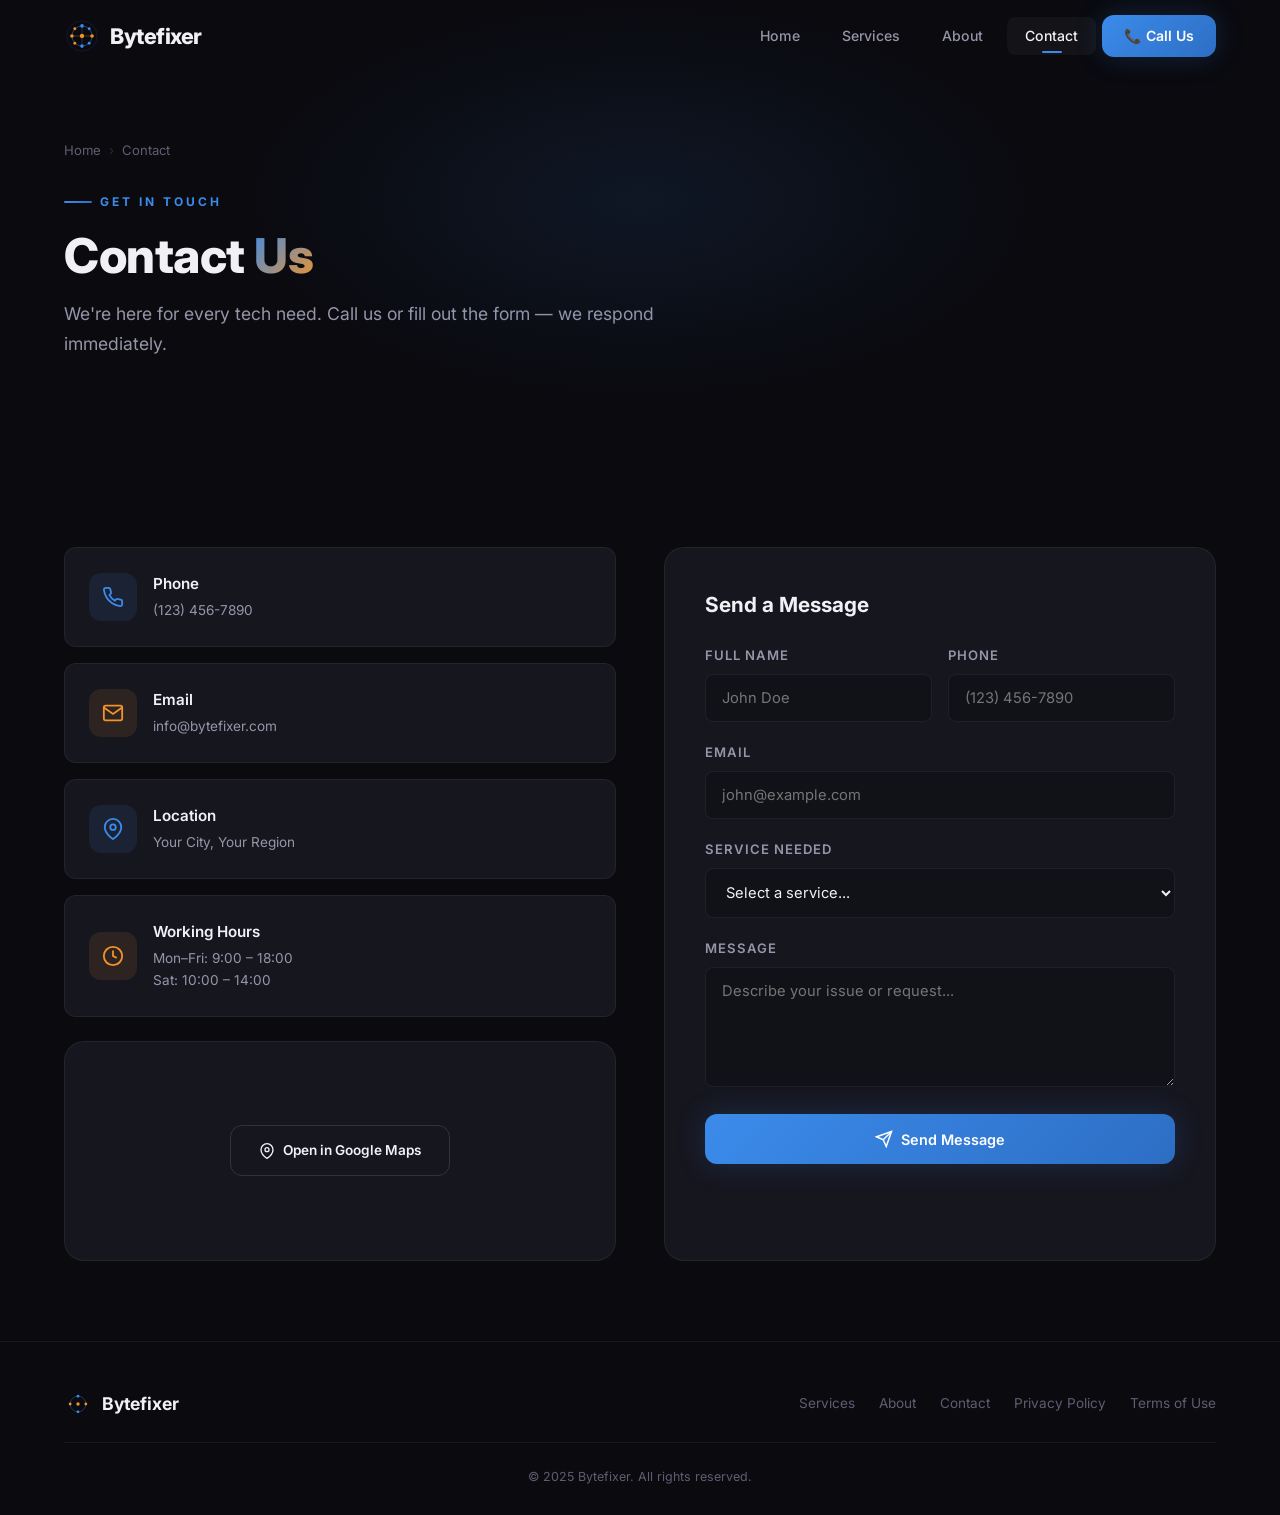
==== contact.html @ 8ce25a0e "Add files via upload" ====
<!DOCTYPE html>
<html lang="en">
<head>
  <meta charset="UTF-8">
  <meta name="viewport" content="width=device-width, initial-scale=1.0">
  <title>Contact — Bytefixer</title>
  <meta name="description" content="Get in touch with Bytefixer. Call us or fill out our contact form for fast, professional tech support.">
  <link rel="stylesheet" href="css/style.css">
</head>
<body>

  <!-- NAVBAR -->
  <nav class="navbar scrolled" id="navbar">
    <div class="container">
      <a href="index.html" class="nav-logo">
        <svg width="36" height="36" viewBox="0 0 100 100" fill="none">
          <circle cx="50" cy="50" r="28" stroke="#3b8beb" stroke-width="2.5" fill="none" opacity="0.5"/>
          <circle cx="50" cy="50" r="42" stroke="#3b8beb" stroke-width="1.5" fill="none" opacity="0.25"/>
          <circle cx="50" cy="22" r="5" fill="#3b8beb"/><circle cx="50" cy="78" r="5" fill="#3b8beb"/>
          <circle cx="22" cy="50" r="5" fill="#f0932b"/><circle cx="78" cy="50" r="5" fill="#f0932b"/>
          <circle cx="30" cy="30" r="4" fill="#f0932b"/><circle cx="70" cy="70" r="4" fill="#3b8beb"/>
          <circle cx="70" cy="30" r="4" fill="#3b8beb"/><circle cx="30" cy="70" r="4" fill="#f0932b"/>
          <circle cx="50" cy="50" r="6" fill="#f0932b"/>
          <line x1="50" y1="22" x2="50" y2="44" stroke="#3b8beb" stroke-width="1.5" opacity="0.6"/>
          <line x1="50" y1="56" x2="50" y2="78" stroke="#3b8beb" stroke-width="1.5" opacity="0.6"/>
          <line x1="22" y1="50" x2="44" y2="50" stroke="#f0932b" stroke-width="1.5" opacity="0.6"/>
          <line x1="56" y1="50" x2="78" y2="50" stroke="#f0932b" stroke-width="1.5" opacity="0.6"/>
        </svg>
        <span>Bytefixer</span>
      </a>
      <div class="nav-links" id="navLinks">
        <a href="index.html">Home</a>
        <a href="services.html">Services</a>
        <a href="about.html">About</a>
        <a href="contact.html" class="active">Contact</a>
        <a href="tel:+1234567890" class="nav-cta">📞 Call Us</a>
      </div>
      <button class="nav-toggle" id="navToggle" aria-label="Toggle menu">
        <span></span><span></span><span></span>
      </button>
    </div>
  </nav>

  <!-- PAGE HEADER -->
  <header class="page-header">
    <div class="container">
      <div class="breadcrumb">
        <a href="index.html">Home</a>
        <span class="sep">›</span>
        <span>Contact</span>
      </div>
      <div class="section-label">Get in Touch</div>
      <h1 class="section-title" style="max-width:600px;">Contact <span class="gradient-text">Us</span></h1>
      <p class="section-subtitle">We're here for every tech need. Call us or fill out the form — we respond immediately.</p>
    </div>
  </header>

  <!-- CONTACT -->
  <section class="contact-section">
    <div class="container">
      <div class="contact-grid">
        <div class="reveal">
          <div class="contact-info-cards">
            <a href="tel:+1234567890" class="contact-info-card">
              <div class="ci-icon">
                <svg width="22" height="22" viewBox="0 0 24 24" fill="none" stroke="currentColor" stroke-width="2"><path d="M22 16.92v3a2 2 0 0 1-2.18 2 19.79 19.79 0 0 1-8.63-3.07 19.5 19.5 0 0 1-6-6 19.79 19.79 0 0 1-3.07-8.67A2 2 0 0 1 4.11 2h3a2 2 0 0 1 2 1.72c.127.96.361 1.903.7 2.81a2 2 0 0 1-.45 2.11L8.09 9.91a16 16 0 0 0 6 6l1.27-1.27a2 2 0 0 1 2.11-.45c.907.339 1.85.573 2.81.7A2 2 0 0 1 22 16.92z"/></svg>
              </div>
              <div>
                <h4>Phone</h4>
                <p>(123) 456-7890</p>
              </div>
            </a>

            <a href="mailto:info@bytefixer.com" class="contact-info-card">
              <div class="ci-icon" style="background:rgba(240,147,43,0.1);color:var(--orange-primary);">
                <svg width="22" height="22" viewBox="0 0 24 24" fill="none" stroke="currentColor" stroke-width="2"><path d="M4 4h16c1.1 0 2 .9 2 2v12c0 1.1-.9 2-2 2H4c-1.1 0-2-.9-2-2V6c0-1.1.9-2 2-2z"/><polyline points="22,6 12,13 2,6"/></svg>
              </div>
              <div>
                <h4>Email</h4>
                <p>info@bytefixer.com</p>
              </div>
            </a>

            <div class="contact-info-card">
              <div class="ci-icon">
                <svg width="22" height="22" viewBox="0 0 24 24" fill="none" stroke="currentColor" stroke-width="2"><path d="M21 10c0 7-9 13-9 13s-9-6-9-13a9 9 0 0 1 18 0z"/><circle cx="12" cy="10" r="3"/></svg>
              </div>
              <div>
                <h4>Location</h4>
                <p>Your City, Your Region</p>
              </div>
            </div>

            <div class="contact-info-card">
              <div class="ci-icon" style="background:rgba(240,147,43,0.1);color:var(--orange-primary);">
                <svg width="22" height="22" viewBox="0 0 24 24" fill="none" stroke="currentColor" stroke-width="2"><circle cx="12" cy="12" r="10"/><path d="M12 6v6l4 2"/></svg>
              </div>
              <div>
                <h4>Working Hours</h4>
                <p>Mon–Fri: 9:00 – 18:00<br>Sat: 10:00 – 14:00</p>
              </div>
            </div>
          </div>

          <!-- Map placeholder -->
          <div style="margin-top:24px;border-radius:var(--radius-lg);overflow:hidden;border:1px solid var(--border-color);height:220px;background:var(--bg-card);display:flex;align-items:center;justify-content:center;">
            <a href="https://maps.google.com" target="_blank" class="btn btn-secondary" style="font-size:0.85rem;">
              <svg width="16" height="16" viewBox="0 0 24 24" fill="none" stroke="currentColor" stroke-width="2"><path d="M21 10c0 7-9 13-9 13s-9-6-9-13a9 9 0 0 1 18 0z"/><circle cx="12" cy="10" r="3"/></svg>
              Open in Google Maps
            </a>
          </div>
        </div>

        <!-- FORM -->
        <div class="contact-form reveal">
          <h3>Send a Message</h3>
          <form id="contactForm">
            <div class="form-row">
              <div class="form-group">
                <label for="name">Full Name</label>
                <input type="text" id="name" name="name" placeholder="John Doe" required>
              </div>
              <div class="form-group">
                <label for="phone">Phone</label>
                <input type="tel" id="phone" name="phone" placeholder="(123) 456-7890">
              </div>
            </div>
            <div class="form-group">
              <label for="email">Email</label>
              <input type="email" id="email" name="email" placeholder="john@example.com" required>
            </div>
            <div class="form-group">
              <label for="service">Service Needed</label>
              <select id="service" name="service">
                <option value="">Select a service...</option>
                <option value="pc">PC & Laptop Repair</option>
                <option value="phone">Smartphone & Tablet Repair</option>
                <option value="network">Network Installation</option>
                <option value="it">IT Support</option>
                <option value="other">Other</option>
              </select>
            </div>
            <div class="form-group">
              <label for="message">Message</label>
              <textarea id="message" name="message" placeholder="Describe your issue or request..." rows="5" required></textarea>
            </div>
            <button type="submit" class="btn btn-primary" style="width:100%;justify-content:center;padding:16px;">
              <svg width="18" height="18" viewBox="0 0 24 24" fill="none" stroke="currentColor" stroke-width="2"><line x1="22" y1="2" x2="11" y2="13"/><polygon points="22 2 15 22 11 13 2 9 22 2"/></svg>
              Send Message
            </button>
          </form>
        </div>
      </div>
    </div>
  </section>

  <!-- FOOTER -->
  <footer class="footer">
    <div class="container">
      <div class="footer-content">
        <a href="index.html" class="footer-logo">
          <svg width="28" height="28" viewBox="0 0 100 100" fill="none">
            <circle cx="50" cy="50" r="28" stroke="#3b8beb" stroke-width="2.5" fill="none" opacity="0.5"/>
            <circle cx="50" cy="22" r="5" fill="#3b8beb"/><circle cx="78" cy="50" r="5" fill="#f0932b"/>
            <circle cx="50" cy="78" r="5" fill="#3b8beb"/><circle cx="22" cy="50" r="5" fill="#f0932b"/>
            <circle cx="50" cy="50" r="6" fill="#f0932b"/>
          </svg>
          <span>Bytefixer</span>
        </a>
        <div class="footer-links">
          <a href="services.html">Services</a>
          <a href="about.html">About</a>
          <a href="contact.html">Contact</a>
          <a href="#">Privacy Policy</a>
          <a href="#">Terms of Use</a>
        </div>
      </div>
      <div class="footer-copy">© 2025 Bytefixer. All rights reserved.</div>
    </div>
  </footer>

  <script src="js/main.js"></script>
</body>
</html>
---- css/style.css ----
/* ========== IMPORTS ========== */
@import url('https://fonts.googleapis.com/css2?family=Inter:wght@300;400;500;600;700;800;900&family=JetBrains+Mono:wght@400;600&display=swap');

/* ========== CSS VARIABLES ========== */
:root {
  --bg-primary: #0a0a0f;
  --bg-secondary: #111118;
  --bg-card: #16161f;
  --bg-card-hover: #1c1c28;
  --bg-glass: rgba(22, 22, 31, 0.7);
  --blue-primary: #3b8beb;
  --blue-light: #5fa8f5;
  --blue-glow: rgba(59, 139, 235, 0.3);
  --orange-primary: #f0932b;
  --orange-light: #f5a849;
  --orange-glow: rgba(240, 147, 43, 0.3);
  --text-primary: #f0f0f5;
  --text-secondary: #9595a8;
  --text-muted: #5e5e72;
  --border-color: rgba(255, 255, 255, 0.06);
  --border-hover: rgba(255, 255, 255, 0.12);
  --gradient-blue: linear-gradient(135deg, #3b8beb, #2d6ec4);
  --gradient-orange: linear-gradient(135deg, #f0932b, #d47a1e);
  --gradient-hero: linear-gradient(135deg, rgba(59,139,235,0.15), rgba(240,147,43,0.08));
  --shadow-sm: 0 2px 8px rgba(0,0,0,0.3);
  --shadow-md: 0 4px 20px rgba(0,0,0,0.4);
  --shadow-lg: 0 8px 40px rgba(0,0,0,0.5);
  --shadow-glow-blue: 0 0 30px rgba(59,139,235,0.2);
  --shadow-glow-orange: 0 0 30px rgba(240,147,43,0.2);
  --radius-sm: 8px;
  --radius-md: 12px;
  --radius-lg: 20px;
  --radius-xl: 28px;
  --transition-fast: 0.2s cubic-bezier(0.4, 0, 0.2, 1);
  --transition-med: 0.35s cubic-bezier(0.4, 0, 0.2, 1);
  --transition-slow: 0.5s cubic-bezier(0.4, 0, 0.2, 1);
  --nav-height: 72px;
}

/* ========== RESET ========== */
*, *::before, *::after { box-sizing: border-box; margin: 0; padding: 0; }

html {
  scroll-behavior: smooth;
  scroll-padding-top: var(--nav-height);
  font-size: 16px;
}

body {
  font-family: 'Inter', -apple-system, BlinkMacSystemFont, sans-serif;
  background: var(--bg-primary);
  color: var(--text-primary);
  line-height: 1.6;
  overflow-x: hidden;
  -webkit-font-smoothing: antialiased;
}

a { color: inherit; text-decoration: none; }
ul { list-style: none; }
img { max-width: 100%; display: block; }
button { font-family: inherit; cursor: pointer; border: none; background: none; }

/* ========== UTILITY ========== */
.container {
  width: 100%;
  max-width: 1200px;
  margin: 0 auto;
  padding: 0 24px;
}

.section-label {
  display: inline-flex;
  align-items: center;
  gap: 8px;
  font-size: 0.75rem;
  font-weight: 700;
  letter-spacing: 3px;
  text-transform: uppercase;
  color: var(--blue-primary);
  margin-bottom: 16px;
}

.section-label::before {
  content: '';
  width: 28px;
  height: 2px;
  background: var(--gradient-blue);
  border-radius: 2px;
}

.section-title {
  font-size: clamp(2rem, 4vw, 3rem);
  font-weight: 800;
  line-height: 1.15;
  margin-bottom: 16px;
  letter-spacing: -0.5px;
}

.section-subtitle {
  font-size: 1.1rem;
  color: var(--text-secondary);
  max-width: 600px;
  line-height: 1.7;
}

.gradient-text {
  background: linear-gradient(135deg, var(--blue-primary), var(--orange-primary));
  -webkit-background-clip: text;
  -webkit-text-fill-color: transparent;
  background-clip: text;
}

/* ========== BUTTONS ========== */
.btn {
  display: inline-flex;
  align-items: center;
  gap: 8px;
  padding: 14px 28px;
  font-size: 0.9rem;
  font-weight: 600;
  border-radius: var(--radius-md);
  transition: all var(--transition-med);
  position: relative;
  overflow: hidden;
}

.btn-primary {
  background: var(--gradient-blue);
  color: #fff;
  box-shadow: var(--shadow-glow-blue);
}

.btn-primary:hover {
  transform: translateY(-2px);
  box-shadow: 0 0 40px rgba(59,139,235,0.35);
}

.btn-secondary {
  background: transparent;
  color: var(--text-primary);
  border: 1px solid var(--border-hover);
}

.btn-secondary:hover {
  border-color: var(--blue-primary);
  color: var(--blue-primary);
  transform: translateY(-2px);
}

.btn-orange {
  background: var(--gradient-orange);
  color: #fff;
  box-shadow: var(--shadow-glow-orange);
}

.btn-orange:hover {
  transform: translateY(-2px);
  box-shadow: 0 0 40px rgba(240,147,43,0.35);
}

/* ========== NAVBAR ========== */
.navbar {
  position: fixed;
  top: 0;
  left: 0;
  width: 100%;
  height: var(--nav-height);
  z-index: 1000;
  transition: all var(--transition-med);
  background: transparent;
}

.navbar.scrolled {
  background: rgba(10, 10, 15, 0.92);
  backdrop-filter: blur(20px);
  -webkit-backdrop-filter: blur(20px);
  border-bottom: 1px solid var(--border-color);
  box-shadow: var(--shadow-md);
}

.navbar .container {
  display: flex;
  align-items: center;
  justify-content: space-between;
  height: 100%;
}

.nav-logo {
  display: flex;
  align-items: center;
  gap: 10px;
  font-size: 1.35rem;
  font-weight: 800;
  letter-spacing: -0.5px;
  z-index: 1001;
}

.nav-logo img, .nav-logo svg {
  height: 36px;
  width: auto;
}

.nav-links {
  display: flex;
  align-items: center;
  gap: 6px;
}

.nav-links a {
  padding: 8px 18px;
  font-size: 0.88rem;
  font-weight: 500;
  color: var(--text-secondary);
  border-radius: var(--radius-sm);
  transition: all var(--transition-fast);
  position: relative;
}

.nav-links a:hover, .nav-links a.active {
  color: var(--text-primary);
  background: rgba(255,255,255,0.04);
}

.nav-links a.active::after {
  content: '';
  position: absolute;
  bottom: 2px;
  left: 50%;
  transform: translateX(-50%);
  width: 20px;
  height: 2px;
  background: var(--blue-primary);
  border-radius: 2px;
}

.nav-cta {
  padding: 10px 22px !important;
  background: var(--gradient-blue) !important;
  color: #fff !important;
  border-radius: var(--radius-md) !important;
  font-weight: 600 !important;
  box-shadow: var(--shadow-glow-blue);
}

.nav-cta:hover {
  transform: translateY(-1px);
  box-shadow: 0 0 30px rgba(59,139,235,0.3);
}

/* Mobile menu */
.nav-toggle {
  display: none;
  flex-direction: column;
  gap: 5px;
  z-index: 1001;
  padding: 4px;
}

.nav-toggle span {
  width: 24px;
  height: 2px;
  background: var(--text-primary);
  border-radius: 2px;
  transition: all var(--transition-fast);
}

.nav-toggle.active span:nth-child(1) { transform: rotate(45deg) translate(5px, 5px); }
.nav-toggle.active span:nth-child(2) { opacity: 0; }
.nav-toggle.active span:nth-child(3) { transform: rotate(-45deg) translate(5px, -5px); }

@media (max-width: 768px) {
  .nav-toggle { display: flex; }
  .nav-links {
    position: fixed;
    top: 0; left: 0;
    width: 100%;
    height: 100vh;
    flex-direction: column;
    justify-content: center;
    gap: 8px;
    background: var(--bg-primary);
    opacity: 0;
    pointer-events: none;
    transition: all var(--transition-med);
  }
  .nav-links.open { opacity: 1; pointer-events: all; }
  .nav-links a { font-size: 1.2rem; padding: 14px 28px; }
}

/* ========== HERO ========== */
.hero {
  min-height: 100vh;
  display: flex;
  align-items: center;
  position: relative;
  padding-top: var(--nav-height);
  overflow: hidden;
}

.hero::before {
  content: '';
  position: absolute;
  top: -20%;
  right: -10%;
  width: 600px;
  height: 600px;
  background: radial-gradient(circle, rgba(59,139,235,0.12) 0%, transparent 70%);
  border-radius: 50%;
  animation: pulse 6s ease-in-out infinite;
}

.hero::after {
  content: '';
  position: absolute;
  bottom: -10%;
  left: -10%;
  width: 500px;
  height: 500px;
  background: radial-gradient(circle, rgba(240,147,43,0.08) 0%, transparent 70%);
  border-radius: 50%;
  animation: pulse 8s ease-in-out infinite reverse;
}

@keyframes pulse {
  0%, 100% { transform: scale(1); opacity: 0.6; }
  50% { transform: scale(1.15); opacity: 1; }
}

.hero-content {
  position: relative;
  z-index: 1;
  max-width: 720px;
}

.hero-badge {
  display: inline-flex;
  align-items: center;
  gap: 8px;
  padding: 6px 16px;
  background: rgba(59,139,235,0.1);
  border: 1px solid rgba(59,139,235,0.2);
  border-radius: 100px;
  font-size: 0.8rem;
  font-weight: 600;
  color: var(--blue-light);
  margin-bottom: 28px;
  animation: fadeInUp 0.6s ease-out;
}

.hero-badge .dot {
  width: 6px;
  height: 6px;
  background: var(--blue-primary);
  border-radius: 50%;
  animation: blink 2s ease-in-out infinite;
}

@keyframes blink {
  0%, 100% { opacity: 1; }
  50% { opacity: 0.3; }
}

.hero h1 {
  font-size: clamp(2.8rem, 6vw, 4.5rem);
  font-weight: 900;
  line-height: 1.05;
  letter-spacing: -2px;
  margin-bottom: 24px;
  animation: fadeInUp 0.6s ease-out 0.1s both;
}

.hero p {
  font-size: 1.15rem;
  color: var(--text-secondary);
  line-height: 1.7;
  max-width: 540px;
  margin-bottom: 36px;
  animation: fadeInUp 0.6s ease-out 0.2s both;
}

.hero-buttons {
  display: flex;
  gap: 14px;
  flex-wrap: wrap;
  animation: fadeInUp 0.6s ease-out 0.3s both;
}

.hero-stats {
  display: flex;
  gap: 48px;
  margin-top: 60px;
  padding-top: 40px;
  border-top: 1px solid var(--border-color);
  animation: fadeInUp 0.6s ease-out 0.4s both;
}

.hero-stat .number {
  font-size: 2rem;
  font-weight: 800;
  background: linear-gradient(135deg, var(--blue-primary), var(--orange-primary));
  -webkit-background-clip: text;
  -webkit-text-fill-color: transparent;
  background-clip: text;
}

.hero-stat .label {
  font-size: 0.82rem;
  color: var(--text-muted);
  margin-top: 4px;
}

@keyframes fadeInUp {
  from { opacity: 0; transform: translateY(24px); }
  to { opacity: 1; transform: translateY(0); }
}

/* ========== BENTO CARDS (Home sections) ========== */
.bento-section {
  padding: 100px 0;
}

.bento-grid {
  display: grid;
  grid-template-columns: 1fr 1fr;
  gap: 24px;
  margin-top: 48px;
}

.bento-card {
  background: var(--bg-card);
  border: 1px solid var(--border-color);
  border-radius: var(--radius-lg);
  padding: 40px;
  transition: all var(--transition-med);
  position: relative;
  overflow: hidden;
}

.bento-card:hover {
  border-color: var(--border-hover);
  transform: translateY(-4px);
  box-shadow: var(--shadow-lg);
}

.bento-card::before {
  content: '';
  position: absolute;
  top: 0;
  left: 0;
  right: 0;
  height: 2px;
  background: var(--gradient-blue);
  opacity: 0;
  transition: opacity var(--transition-med);
}

.bento-card:hover::before { opacity: 1; }

.bento-card.large {
  grid-column: span 2;
  display: grid;
  grid-template-columns: 1fr 1fr;
  gap: 40px;
  align-items: center;
}

.bento-icon {
  width: 52px;
  height: 52px;
  display: flex;
  align-items: center;
  justify-content: center;
  border-radius: var(--radius-md);
  margin-bottom: 20px;
  font-size: 1.4rem;
}

.bento-icon.blue { background: rgba(59,139,235,0.12); color: var(--blue-primary); }
.bento-icon.orange { background: rgba(240,147,43,0.12); color: var(--orange-primary); }

.bento-card h3 {
  font-size: 1.3rem;
  font-weight: 700;
  margin-bottom: 10px;
}

.bento-card p {
  color: var(--text-secondary);
  font-size: 0.95rem;
  line-height: 1.65;
}

.bento-stats {
  display: flex;
  gap: 32px;
  margin-top: 24px;
}

.bento-stats .stat {
  text-align: center;
}

.bento-stats .stat-value {
  font-size: 1.8rem;
  font-weight: 800;
  color: var(--blue-primary);
}

.bento-stats .stat-label {
  font-size: 0.78rem;
  color: var(--text-muted);
  margin-top: 4px;
}

/* ========== SERVICE CARDS ========== */
.services-section {
  padding: 100px 0;
}

.services-grid {
  display: grid;
  grid-template-columns: repeat(2, 1fr);
  gap: 24px;
  margin-top: 48px;
}

.service-card {
  background: var(--bg-card);
  border: 1px solid var(--border-color);
  border-radius: var(--radius-lg);
  padding: 40px;
  transition: all var(--transition-med);
  position: relative;
  overflow: hidden;
}

.service-card:hover {
  border-color: var(--border-hover);
  transform: translateY(-4px);
  box-shadow: var(--shadow-lg);
}

.service-card .card-number {
  position: absolute;
  top: 20px;
  right: 24px;
  font-size: 4rem;
  font-weight: 900;
  color: rgba(255,255,255,0.03);
  line-height: 1;
  font-family: 'JetBrains Mono', monospace;
}

.service-card .service-icon {
  width: 56px;
  height: 56px;
  display: flex;
  align-items: center;
  justify-content: center;
  border-radius: var(--radius-md);
  font-size: 1.5rem;
  margin-bottom: 24px;
}

.service-card h3 {
  font-size: 1.35rem;
  font-weight: 700;
  margin-bottom: 12px;
}

.service-card > p {
  color: var(--text-secondary);
  font-size: 0.92rem;
  line-height: 1.65;
  margin-bottom: 24px;
}

.service-list {
  display: grid;
  grid-template-columns: 1fr 1fr;
  gap: 8px 16px;
  margin-bottom: 28px;
}

.service-list li {
  display: flex;
  align-items: center;
  gap: 8px;
  font-size: 0.85rem;
  color: var(--text-secondary);
}

.service-list li .check {
  color: var(--blue-primary);
  font-size: 0.75rem;
  flex-shrink: 0;
}

/* ========== ABOUT PAGE ========== */
.page-header {
  padding: 140px 0 60px;
  position: relative;
  overflow: hidden;
}

.page-header::before {
  content: '';
  position: absolute;
  top: 0;
  left: 50%;
  transform: translateX(-50%);
  width: 800px;
  height: 400px;
  background: radial-gradient(ellipse, rgba(59,139,235,0.1) 0%, transparent 70%);
}

.page-header .breadcrumb {
  display: flex;
  align-items: center;
  gap: 8px;
  font-size: 0.82rem;
  color: var(--text-muted);
  margin-bottom: 24px;
}

.page-header .breadcrumb a:hover { color: var(--blue-primary); }
.page-header .breadcrumb .sep { opacity: 0.4; }

.about-content {
  padding: 80px 0;
}

.about-grid {
  display: grid;
  grid-template-columns: 1fr 1fr;
  gap: 60px;
  align-items: start;
}

.about-text h2 {
  font-size: 1.8rem;
  font-weight: 700;
  margin-bottom: 20px;
}

.about-text p {
  color: var(--text-secondary);
  font-size: 0.95rem;
  line-height: 1.75;
  margin-bottom: 16px;
}

.about-values {
  display: grid;
  gap: 20px;
}

.value-card {
  background: var(--bg-card);
  border: 1px solid var(--border-color);
  border-radius: var(--radius-md);
  padding: 24px;
  display: flex;
  gap: 16px;
  align-items: start;
  transition: all var(--transition-med);
}

.value-card:hover {
  border-color: var(--border-hover);
  transform: translateX(4px);
}

.value-card .v-icon {
  width: 44px;
  height: 44px;
  display: flex;
  align-items: center;
  justify-content: center;
  border-radius: var(--radius-sm);
  font-size: 1.2rem;
  flex-shrink: 0;
}

.value-card h4 { font-size: 1rem; font-weight: 600; margin-bottom: 6px; }
.value-card p { font-size: 0.85rem; color: var(--text-secondary); line-height: 1.55; }

/* ========== CONTACT PAGE ========== */
.contact-section {
  padding: 80px 0;
}

.contact-grid {
  display: grid;
  grid-template-columns: 1fr 1fr;
  gap: 48px;
  margin-top: 48px;
}

.contact-info-cards {
  display: grid;
  gap: 16px;
}

.contact-info-card {
  background: var(--bg-card);
  border: 1px solid var(--border-color);
  border-radius: var(--radius-md);
  padding: 24px;
  display: flex;
  gap: 16px;
  align-items: center;
  transition: all var(--transition-med);
  cursor: pointer;
}

.contact-info-card:hover {
  border-color: var(--blue-primary);
  transform: translateX(4px);
  box-shadow: var(--shadow-glow-blue);
}

.contact-info-card .ci-icon {
  width: 48px;
  height: 48px;
  display: flex;
  align-items: center;
  justify-content: center;
  border-radius: var(--radius-md);
  background: rgba(59,139,235,0.1);
  color: var(--blue-primary);
  font-size: 1.2rem;
  flex-shrink: 0;
}

.contact-info-card h4 { font-size: 0.95rem; font-weight: 600; margin-bottom: 4px; }
.contact-info-card p { font-size: 0.85rem; color: var(--text-secondary); }

.contact-form {
  background: var(--bg-card);
  border: 1px solid var(--border-color);
  border-radius: var(--radius-lg);
  padding: 40px;
}

.contact-form h3 {
  font-size: 1.3rem;
  font-weight: 700;
  margin-bottom: 24px;
}

.form-group {
  margin-bottom: 20px;
}

.form-group label {
  display: block;
  font-size: 0.82rem;
  font-weight: 600;
  color: var(--text-secondary);
  margin-bottom: 8px;
  text-transform: uppercase;
  letter-spacing: 1px;
}

.form-group input,
.form-group textarea,
.form-group select {
  width: 100%;
  padding: 14px 16px;
  background: var(--bg-secondary);
  border: 1px solid var(--border-color);
  border-radius: var(--radius-sm);
  color: var(--text-primary);
  font-family: inherit;
  font-size: 0.92rem;
  transition: all var(--transition-fast);
  outline: none;
}

.form-group input:focus,
.form-group textarea:focus,
.form-group select:focus {
  border-color: var(--blue-primary);
  box-shadow: 0 0 0 3px rgba(59,139,235,0.15);
}

.form-group textarea { resize: vertical; min-height: 120px; }

.form-row {
  display: grid;
  grid-template-columns: 1fr 1fr;
  gap: 16px;
}

/* ========== CTA SECTION ========== */
.cta-section {
  padding: 100px 0;
}

.cta-box {
  background: var(--bg-card);
  border: 1px solid var(--border-color);
  border-radius: var(--radius-xl);
  padding: 60px;
  text-align: center;
  position: relative;
  overflow: hidden;
}

.cta-box::before {
  content: '';
  position: absolute;
  top: 0; left: 0; right: 0;
  height: 2px;
  background: linear-gradient(90deg, var(--blue-primary), var(--orange-primary));
}

.cta-box h2 {
  font-size: clamp(1.8rem, 3vw, 2.5rem);
  font-weight: 800;
  margin-bottom: 16px;
}

.cta-box p {
  color: var(--text-secondary);
  font-size: 1.05rem;
  margin-bottom: 32px;
  max-width: 480px;
  margin-left: auto;
  margin-right: auto;
}

.cta-buttons {
  display: flex;
  gap: 14px;
  justify-content: center;
  flex-wrap: wrap;
}

/* ========== FOOTER ========== */
.footer {
  border-top: 1px solid var(--border-color);
  padding: 48px 0 28px;
}

.footer-content {
  display: flex;
  justify-content: space-between;
  align-items: center;
  flex-wrap: wrap;
  gap: 16px;
}

.footer-logo {
  display: flex;
  align-items: center;
  gap: 10px;
  font-size: 1.1rem;
  font-weight: 700;
}

.footer-logo img, .footer-logo svg { height: 28px; width: auto; }

.footer-links {
  display: flex;
  gap: 24px;
}

.footer-links a {
  font-size: 0.85rem;
  color: var(--text-muted);
  transition: color var(--transition-fast);
}

.footer-links a:hover { color: var(--text-primary); }

.footer-copy {
  width: 100%;
  text-align: center;
  padding-top: 24px;
  margin-top: 24px;
  border-top: 1px solid var(--border-color);
  font-size: 0.78rem;
  color: var(--text-muted);
}

/* ========== SCROLL ANIMATIONS ========== */
.reveal {
  opacity: 0;
  transform: translateY(30px);
  transition: all 0.7s cubic-bezier(0.4, 0, 0.2, 1);
}

.reveal.visible {
  opacity: 1;
  transform: translateY(0);
}

/* ========== RESPONSIVE ========== */
@media (max-width: 992px) {
  .bento-grid,
  .services-grid,
  .about-grid,
  .contact-grid { grid-template-columns: 1fr; }
  .bento-card.large { grid-column: span 1; grid-template-columns: 1fr; }
  .hero-stats { gap: 32px; }
}

@media (max-width: 768px) {
  .hero h1 { letter-spacing: -1px; }
  .hero-stats { flex-wrap: wrap; gap: 24px; }
  .service-list { grid-template-columns: 1fr; }
  .form-row { grid-template-columns: 1fr; }
  .cta-box { padding: 40px 24px; }
  .footer-content { flex-direction: column; text-align: center; }
}

@media (max-width: 480px) {
  .container { padding: 0 16px; }
  .hero-buttons { flex-direction: column; }
  .hero-buttons .btn { width: 100%; justify-content: center; }
}
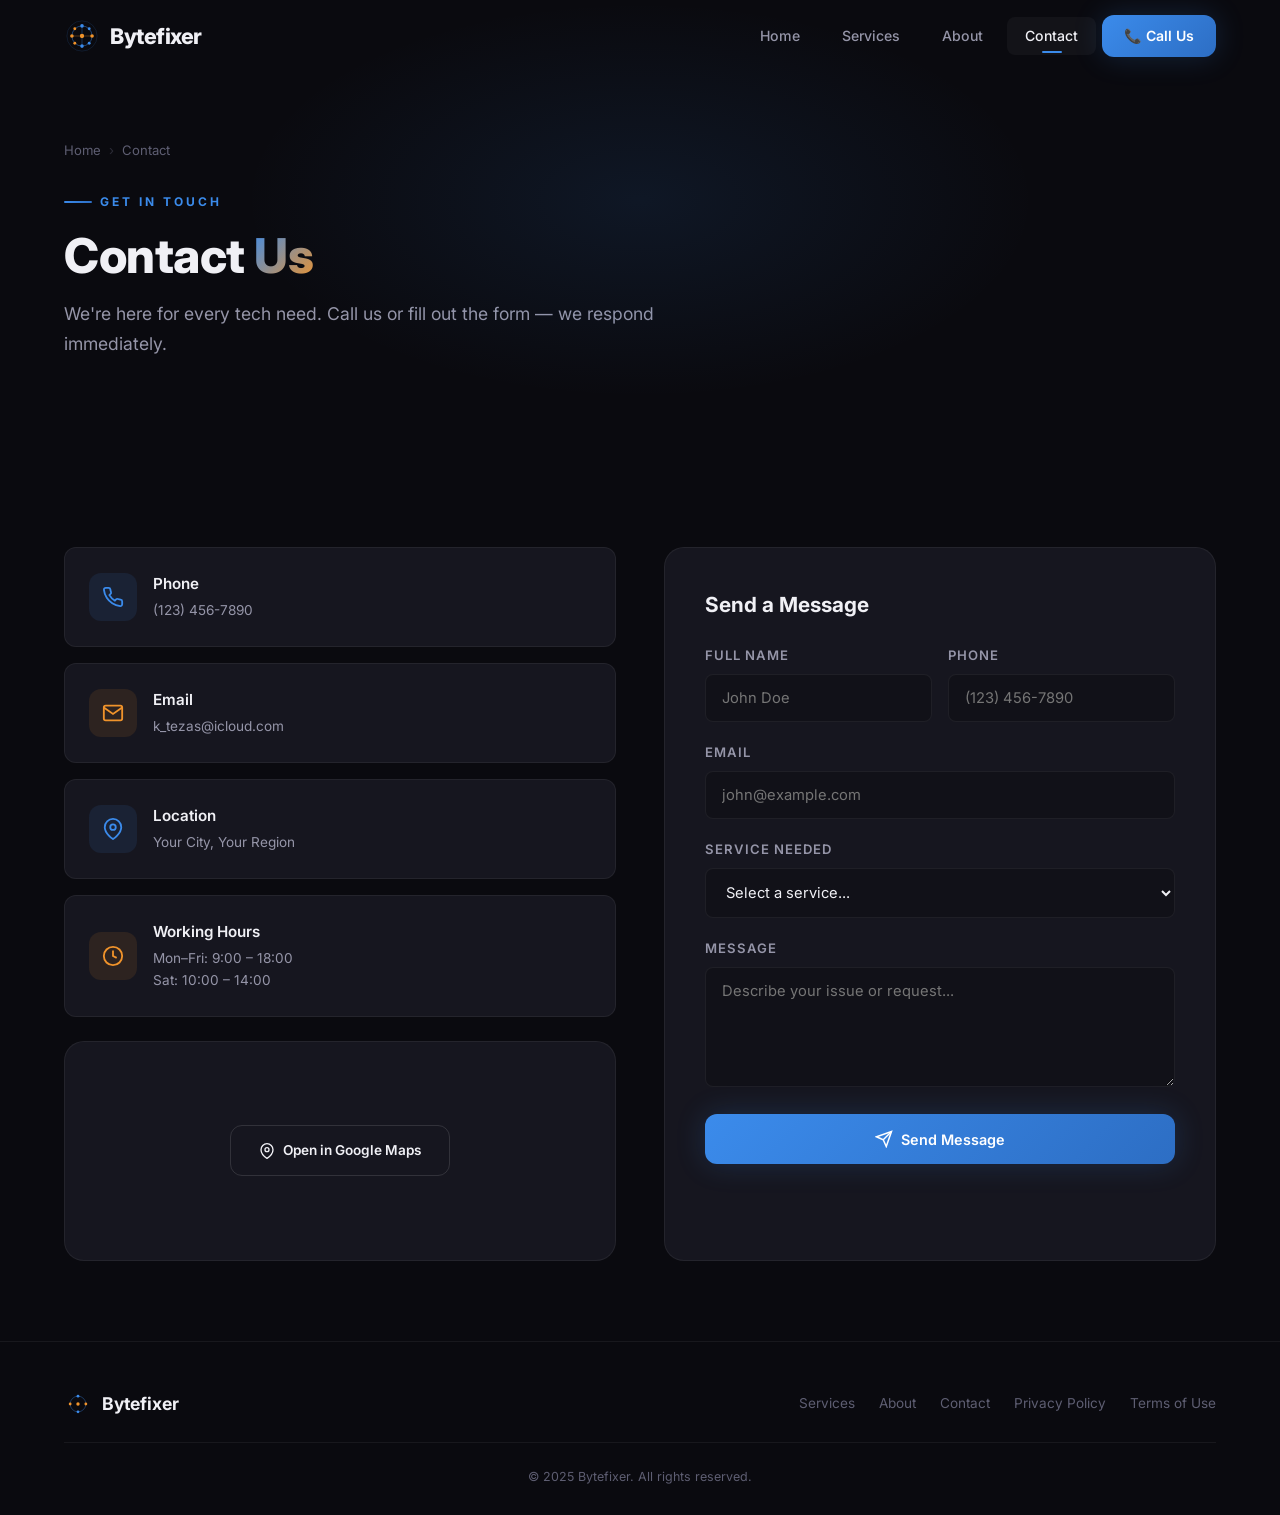
==== commit 84fb9eb8: "Update contact.html" ====
--- a/contact.html
+++ b/contact.html
@@ -77,7 +77,7 @@
               </div>
               <div>
                 <h4>Email</h4>
-                <p>info@bytefixer.com</p>
+                <p>k_tezas@icloud.com</p>
               </div>
             </a>
 
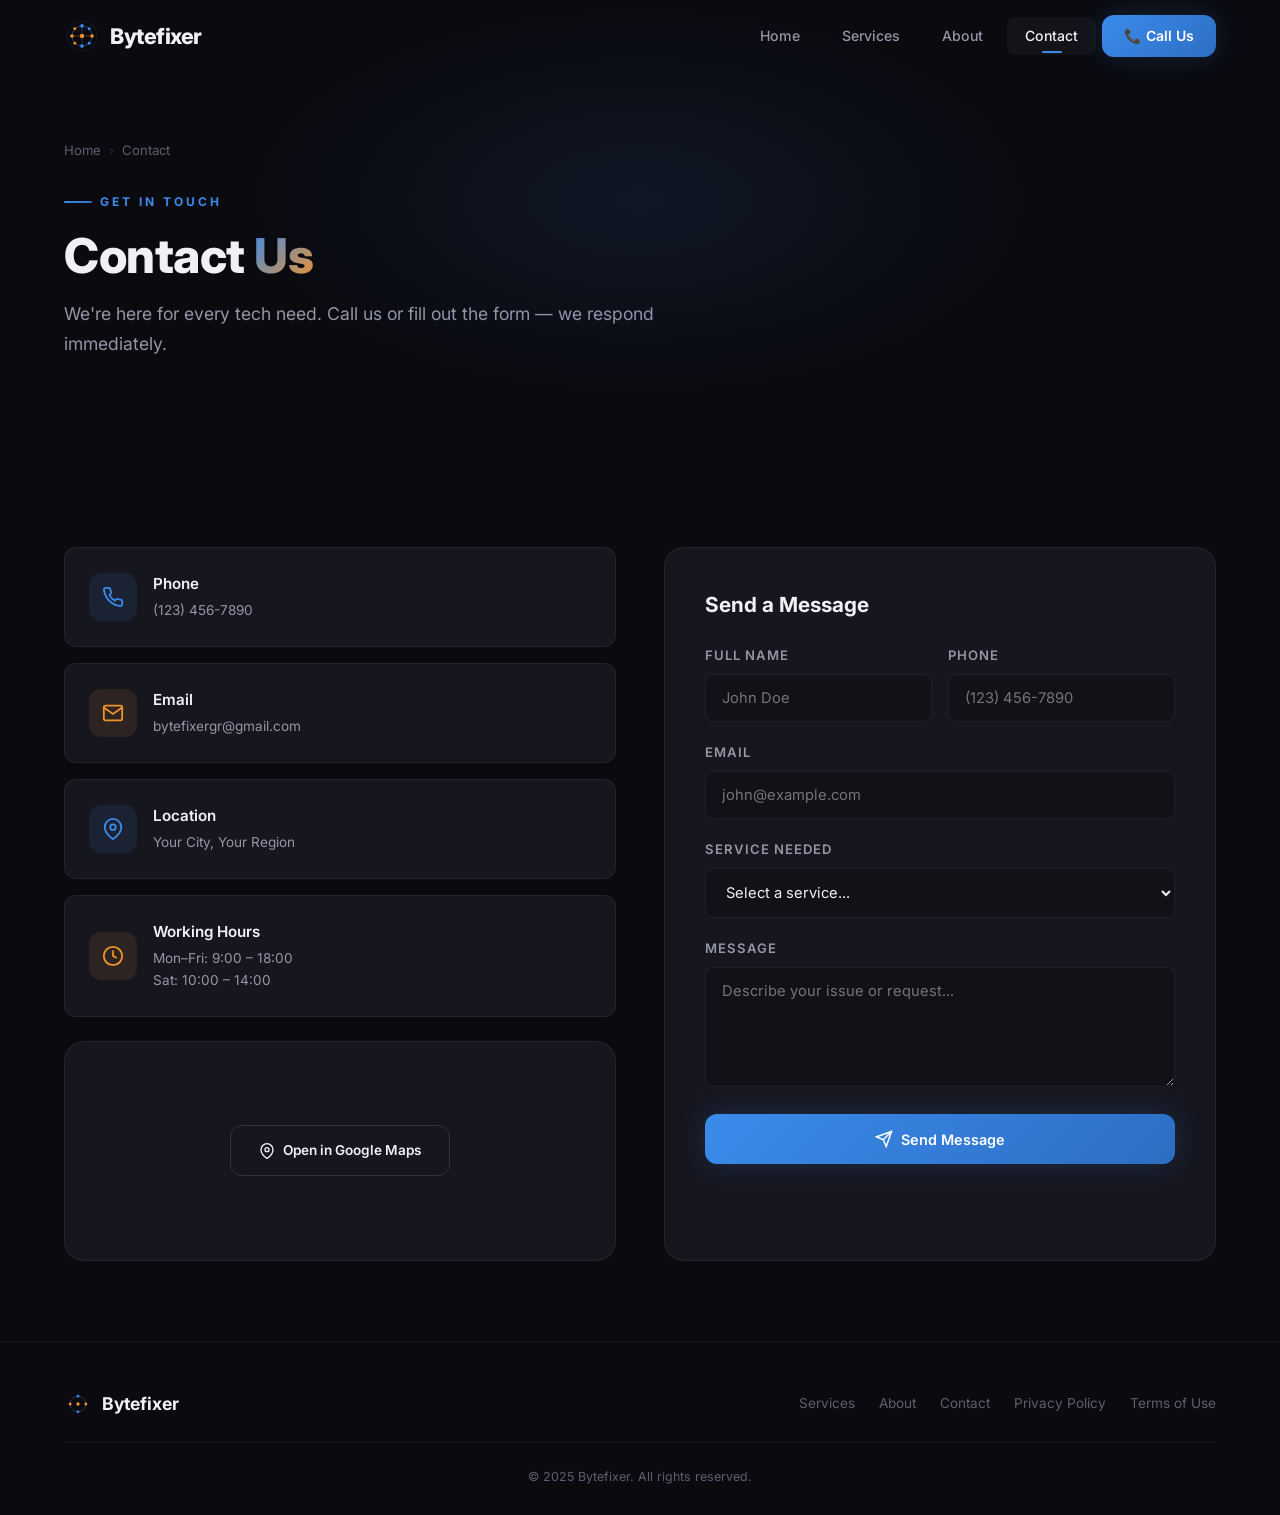
==== commit 2d46e445: "Update contact.html" ====
--- a/contact.html
+++ b/contact.html
@@ -71,13 +71,13 @@
               </div>
             </a>
 
-            <a href="mailto:info@bytefixer.com" class="contact-info-card">
+            <a href="mailto:bytefixergr@gmail.com" class="contact-info-card">
               <div class="ci-icon" style="background:rgba(240,147,43,0.1);color:var(--orange-primary);">
                 <svg width="22" height="22" viewBox="0 0 24 24" fill="none" stroke="currentColor" stroke-width="2"><path d="M4 4h16c1.1 0 2 .9 2 2v12c0 1.1-.9 2-2 2H4c-1.1 0-2-.9-2-2V6c0-1.1.9-2 2-2z"/><polyline points="22,6 12,13 2,6"/></svg>
               </div>
               <div>
                 <h4>Email</h4>
-                <p>k_tezas@icloud.com</p>
+                <p>bytefixergr@gmail.com</p>
               </div>
             </a>
 
